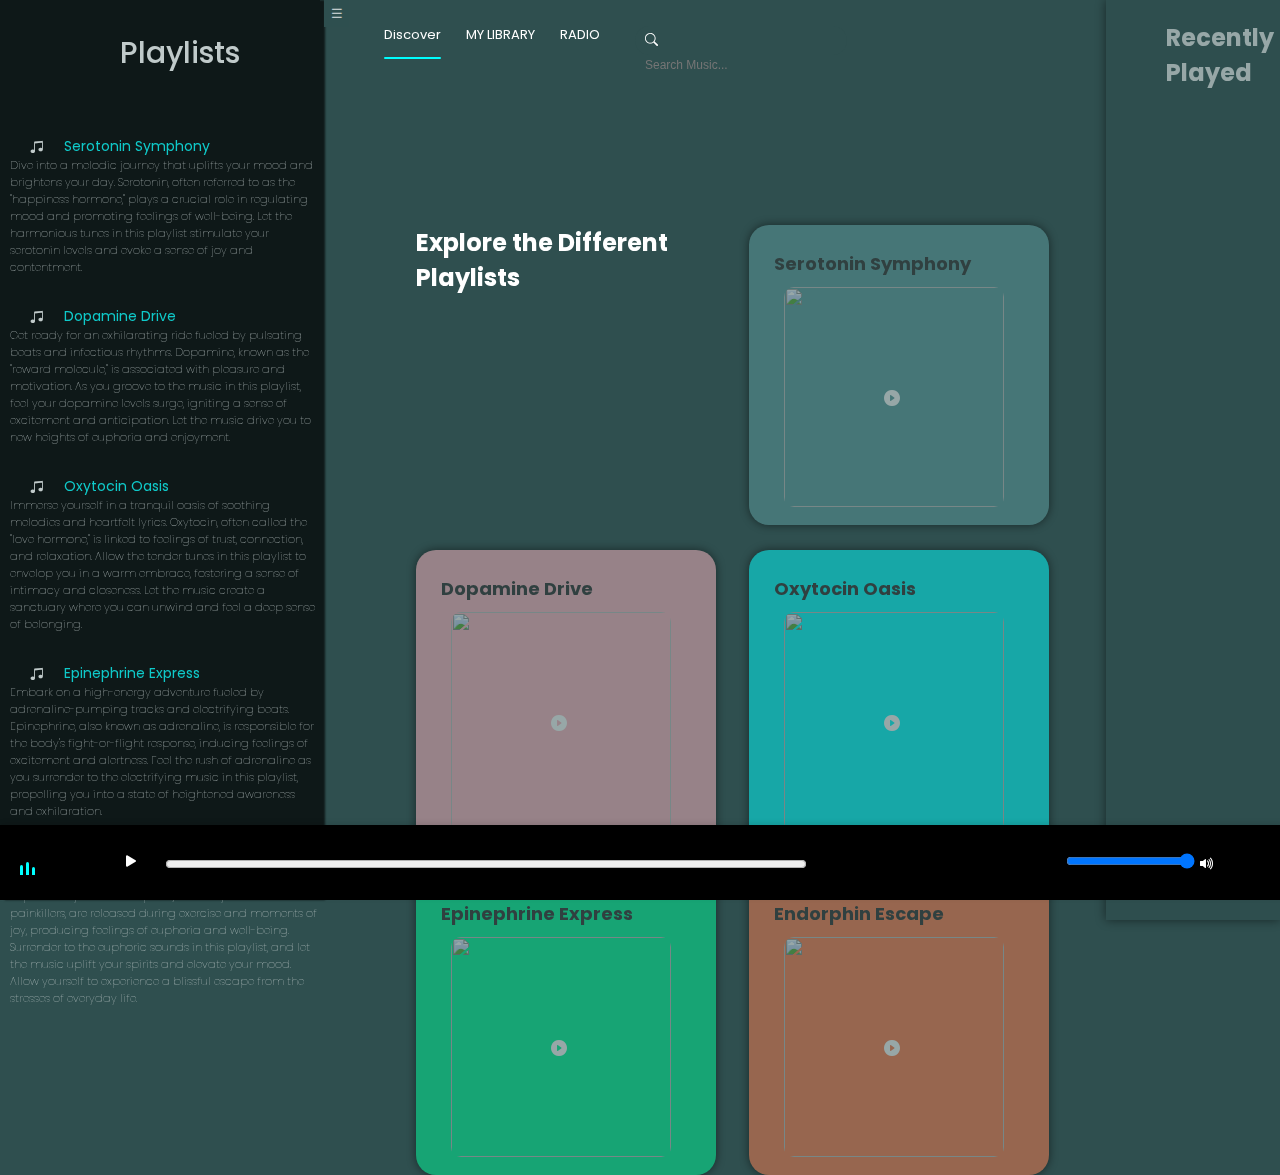
==== index.html @ 885d6219 "Add files via upload" ====
<!DOCTYPE html>
<html>
<head>
<meta charset="utf-8">
<meta name="viewport" content="width=device-width, initial-scale=1.0">
<title>Music Mentality</title>
<link href="styles.css" rel="stylesheet" type="text/css">
<script src="script.js"></script>
<link rel="stylesheet" href="https://cdn.jsdelivr.net/npm/bootstrap-icons@1.11.3/font/bootstrap-icons.min.css">
</head>
	
<div class="audiosources">
    <audio id="Serotonin Symphony">
        <source src="./audio/seratonin.mp3" type="audio/mpeg">
    </audio>
    <audio id="Dopamine Drive">
        <source src="./audio/dopamine.mp3" type="audio/mpeg">
    </audio>
    <audio id="Oxytocin Oasis">
        <source src="./audio/oxytocin.mp3" type="audio/mpeg">
    </audio>
    <audio id="Epinephrine Express">
        <source src="./audio/epinephrine.mp3" type="audio/mpeg">
    </audio>
    <audio id="Endorphin Escape">
        <source src="./audio/endorphin.mp3" type="audio/mpeg">
    </audio>
</div>

	
<body>
	<div class="song_side">
		<nav>
			<ul>
				<li>Discover<span></span></li>
				<li>MY LIBRARY </li>
				<li>RADIO</li>
			</ul>
			<div class="search">
				<i class="bi bi-search"></i>
				<input type="text" placeholder="Search Music...">
			</div>
		</nav>
	</div>
	
	 <div class="wrapper">
	<div class="menu_side">
		<button id="toggleMenuButton">&#9776;</button>
		<h1>Playlists </h1>
		<div class="playlist"> 
			<h4 class="active"> <span></span><i class="bi bi-music-note-beamed"></i> Serotonin Symphony</h4>
			<p> Dive into a melodic journey that uplifts your mood and brightens your day. Serotonin, often referred to as the "happiness hormone," plays a crucial role in regulating mood and promoting feelings of well-being. Let the harmonious tunes in this playlist stimulate your serotonin levels and evoke a sense of joy and contentment. </p>
			<h4 class="active"> <span></span><i class="bi bi-music-note-beamed"></i> Dopamine Drive</h4>
			<p>Get ready for an exhilarating ride fueled by pulsating beats and infectious rhythms. Dopamine, known as the "reward molecule," is associated with pleasure and motivation. As you groove to the music in this playlist, feel your dopamine levels surge, igniting a sense of excitement and anticipation. Let the music drive you to new heights of euphoria and enjoyment. </p>
			<h4 class="active"> <span></span><i class="bi bi-music-note-beamed"></i> Oxytocin Oasis </h4>
			<p> Immerse yourself in a tranquil oasis of soothing melodies and heartfelt lyrics. Oxytocin, often called the "love hormone," is linked to feelings of trust, connection, and relaxation. Allow the tender tunes in this playlist to envelop you in a warm embrace, fostering a sense of intimacy and closeness. Let the music create a sanctuary where you can unwind and feel a deep sense of belonging. </p>
			<h4 class="active"> <span></span><i class="bi bi-music-note-beamed"></i> Epinephrine Express</h4>
			<p> Embark on a high-energy adventure fueled by adrenaline-pumping tracks and electrifying beats. Epinephrine, also known as adrenaline, is responsible for the body's fight-or-flight response, inducing feelings of excitement and alertness. Feel the rush of adrenaline as you surrender to the electrifying music in this playlist, propelling you into a state of heightened awareness and exhilaration.</p>
			<h4 class="active"> <span></span><i class="bi bi-music-note-beamed"></i> Endorphin Escape</h4>
			<p>Escape into a euphoric realm of uplifting melodies and euphoric rhythms. Endorphins, the body's natural painkillers, are released during exercise and moments of joy, producing feelings of euphoria and well-being. Surrender to the euphoric sounds in this playlist, and let the music uplift your spirits and elevate your mood. Allow yourself to experience a blissful escape from the stresses of everyday life. </p>
		
		</div>
	</div>
	
	<div class="master_play">
		<div class="wave">
			<div class="wave1"></div>
			<div class="wave1"></div>
			<div class="wave1"></div>
		</div>
		
<div class="audio-controls">
    <button id="playPauseButton"><i class="bi bi-play-fill"></i></button>
    <progress id="progressBar" value="0" max="100"></progress>
	<input type="range" id="volumeSlider" min="0" max="1" step="0.01" value="1"> <i class="bi bi-volume-up-fill"></i>
</div>

	</div>
	
	<div id="sidebar">
		
		<div id="recentlyPlayedSection">
		<h2>Recently Played</h2>
		<ul id="recentlyPlayedList">
			
		</ul>
		</div>
	</div>

	<section id="genres">
		<div class="genre-container">
			<h2>Explore the Different Playlists</h2>
			
			<div class="genre-box" id="sero">
				<h3>Serotonin Symphony</h3>
				
				<div class="play-button-container">
					<i class="bi playlistPlay bi-play-circle-fill" id="1" width="50" height="50"></i>
				</div>
				
				<img src="./images/sun.png" width="220" height="220" alt="" id="image"/>
			</div>
			
			<div class="genre-box" id="dopa">
				<h3>Dopamine Drive</h3>
				
				<div class="play-button-container">
					<i class="bi playlistPlay bi-play-circle-fill" id="2" width="50" height="50"></i>
				</div>
				
				<img src="./images/drive.jpg" width="220" height="220" alt="" id="image2"/>
				
			</div>
			
			<div class="genre-box" id="oxy">
				<h3>Oxytocin Oasis</h3>
				
				<div class="play-button-container">
					<i class="bi playlistPlay bi-play-circle-fill" id="3" width="50" height="50"></i>
				</div>
				
				<img src="./images/moon.jpg" width="220" height="220" alt="" id="image3"/>
			</div>
			
			<div class="genre-box" id="pine">
				<h3>Epinephrine Express</h3>
				<div class="play-button-container">
					<i class="bi playlistPlay bi-play-circle-fill" id="4" width="50" height="50"></i>
				</div>
				<img src="./images/car.jpg" width="220" height="220" alt="" id="image4"/>
			</div>
			
			<div class="genre-box" id="endo">
				<h3>Endorphin Escape</h3>
				<div class="play-button-container">
					<i class="bi playlistPlay bi-play-circle-fill" id="5" width="50" height="50"></i>
				</div>
				<img src="./images/sky.jpg" width="220" height="220" alt="" id="image5"/>	 
			</div>
		</div>
	</section>
	</div>
</body>
</html>
---- styles.css ----
@charset "utf-8";
/* CSS Document */

/* Google font 'poppins' */
@import url('https://fonts.googleapis.com/css2?family=Poppins:ital,wght@0,100;0,200;0,300;0,400;0,500;0,600;0,700;0,800;0,900;1,100;1,200;1,300;1,400;1,500;1,600;1,700;1,800;1,900&display=swap');

/* Example media query for adjusting styles for small screens */
@media only screen and (max-width: 600px) {
    /* CSS rules for small screens */
}

/* Media query for tablets and smaller screens */
@media only screen and (max-width: 768px) {
    .container {
        width: 90%; /* Adjusted width for smaller screens */
    }
}

/* Media query for mobile devices */
@media only screen and (max-width: 480px) {
    .container {
        width: 95%; /* Further adjust width for mobile devices */
    }
}


* {
    padding: 0;
    margin: 0;
    color: white;
}

html, body {
    height: 100vh;
    width: 100vw;
}

body {
    margin: 0;
    background-color: darkslategray;
    font-family: "Poppins", sans-serif;
    display: flex;
    align-items: center;
    justify-content: center;
}

.menu_side {
    position: fixed;
    width: 25%;
    height: 100%;
    background-color: black;
    opacity: .7;
    box-shadow: 5px 0px 2px black;
    left: 0;
    top: 0;
    z-index: 3;
}
.menu_side h1 {
	font-size: 30px;
	margin: 30px 0px 0px 120px;
	font-weight: 500;
	color: white;
}
.menu_side h2 {
	font-size: 30px;
	margin: 100px 0px 0px 150px;
	font-weight: 500;
	color: white;
	cursor: pointer;
}
.menu_side p {
	font-size: 11px;
	margin: 0px 0px 0px -20px;
	font-weight: 15;
	color: white;
	padding-bottom: 30px;
	
}

.menu_side .playlist{
	margin: 60px 0px 0px 30px;
	
}

.menu_side .playlist h4{
	font-size:14px;
	font-weight: 400;
	padding-bottom: 0px;
	color: orange;
	cursor: pointer;
	display: flex;
	align-items: center;
	transition: 0.3s linear;
}
.menu_side .playlist h4:hover {
	color:white;
}

.menu_side .playlist h4 span{
	position: relative;
	margin-right: 35px;
}
.menu_side .playlist h4 span:before {
	content: ' ';
	position: absolute;
	width:4px;
	height:4px;
	border:2px solid yellow;
	border-radius: 50%;
	top: -4px;
	transition: 0.3s linear;
}
.menu_side .playlist h4:hover span:before{
	border:2px solid white;
}
.menu_side .playlist h4 .bi{
	display: none;
}
.menu_side .playlist .active{
	color:aqua;
}
.menu_side .playlist .active span{
	display:none;
}
.menu_side .playlist .active .bi{
	display: flex;
	margin-right: 20px;
}
.master_play {
    position: fixed;
    bottom: 0;
    left: 0;
    background-color: black; /* Adjust as needed */
	opacity: 1;
    box-shadow: 0px -2px 5px rgba(0, 0, 0, 0.1); /* Optional: add a shadow for visual appeal */
    display: flex;
    justify-content: center;
    align-items: center;
    padding: 20px; /* Adjust padding as needed */
    z-index: 1000; /* Ensure it appears above other content */
}

 .master_play .wave{
	width: 30px;
	height: 30px;
	/*border: 1px solid black;*/
	padding-bottom: 5px;
	display:flex;
	align-items: flex-end;
	margin-right: 30px;
	 background-color: black;
}
 .master_play .wave .wave1{
	width: 3px;
	height: 10px;
	margin-right: 3px;
	border-radius: 10px 10px 0px 0px;
	background: aqua;
	animation: wave .5s linear infinite;
}
 .master_play .wave .wave1:nth-child(2){
	height: 13px;
	animation-delay: .4s;
}
 .master_play .wave .wave1:nth-child(3){
	height: 8px;
	animation-delay: .8s;
}

 .master_play .active2 .wave1{
	
	animation: wave .5s linear infinite;
}
 .master_play .active2 .wave1:nth-child(2){

	animation-delay: .4s;
}
.master_play .active2 .wave1:nth-child(3){

	animation-delay: .8s;
}

@keyframes wave{
	0%{
		height:10px;
	}
	50%{
		height:15px;
	}
	100%{
		height:10px;
	}
}
.master_play button{
	font-size: 20px;
	color: black;
	margin: 0px 20px 0px 40px;
	border:1px solid black;
	cursor: pointer;
	
}
.audio-controls{
	width: 100vw;
	cursor: pointer;
}
#playPauseButton{
	background-color: black;
}
#progressBar{
	width:50vw;
}
#volumeSlider{
	margin-left: 20vw;
	cursor: pointer;
}

.song_side {
    position: absolute; /* Fixed position to make it appear at the top */
    top: 0; /* Align to the top of the viewport */
	right: 0;
}

.song_side nav {
    width: 100vw;
    display: flex;
	padding-top: 25px;
	/*box-shadow: 0px 5px 0px black;*/
	
}

.song_side nav ul {
    display: flex;
    padding: 0; /* Remove default padding */
	margin-left: 30vw;
}

.song_side nav ul li {
    position: relative;
    list-style-type: none;
    font-size: 13px;
    color: white;
    margin-right: 25px;
    cursor: pointer;
    transition: .3s linear;
}

.song_side nav ul li:hover {
    color: black;
}

.song_side nav ul li:nth-child(1) {
    color: white;
}

.song_side nav ul li span {
    position: absolute;
    width: 100%;
    height: 2.5px;
    background: aqua;
    bottom: -5px;
    left: 0;
    border-radius: 20px;
}

.song_side nav .search {
    position: relative;
    width: 15vw;
	height: 3vh;
    padding: 1px 10px;
	margin-right: 400px;
    border-radius: 20px;
    color: gray;
}

.song_side nav .search::before {
    content: ' ';
    position: absolute;
    width: 100%;
    height: 100%;
    border-radius: 20px;
    background-color:darkslategray;
    backdrop-filter: blur(5px);
    z-index: -1;
}

.song_side nav .search .bi {
    font-size: 13px;
    padding: 3px 0px 0px 10px;
	color:white;
}

.song_side nav .search input {
    background: none;
    outline: none;
    border: none;
    padding: 0px 10px;
    color: black;
    font-size: 12px;
}
#sidebar {
  position: fixed;
  top: 0;
  right: 0;
  width: 12%; /* Adjust as needed */
  height: 100%; /* Make the sidebar take up the full height of the viewport */
  background-color:darkslategray;
font-weight: 3;
  padding: 10px;
  overflow-y: auto; /* Add scrollbar if content exceeds sidebar height */
  z-index:2; /* Ensure the sidebar appears on top of other content */
	opacity: .5;
	box-shadow: 0px 0px 10px black;
}
#sidebar h2 {
  color:white;
	opacity: 1;
	margin-left: 50px;
	padding-top:10px;
	padding-bottom: 30px;
}

#recentlyPlayedList {
  list-style-type:none;
  padding:0;
}

#recentlyPlayedList li {
  margin-bottom: 5px;
  cursor: pointer;
	color:white;
}

#recentlyPlayedList li:hover {
  color: black;
}
/* Style for the playlist boxes */
.genre-container {
  display: grid;
  /* border: 1px solid black; */
  width: 50vw;
  height: 50vh;
  margin-left: 15vw;
  grid-template-columns: repeat(auto-fit, minmax(250px, 1fr));
  gap: 25px;
}


/* Style for the genre boxes */
.genre-box {
  background-color: #f0f0f0;
  border-radius: 20px;
  padding: 25px;
	width:250px;
	height:250px;
}

.genre-box h3 {
  margin-top: 0;
  font-size: 18px;
  color: #333;
}
#sero{
	background-color: cadetblue;
	opacity: 0.5;
	box-shadow: 0px 0px 10px black;
}
#dopa{
	background-color: lightpink;
	opacity: 0.5;
	box-shadow: 0px 0px 10px black;
}
#oxy{
	background-color: aqua;
		opacity: 0.5;
	box-shadow: 0px 0px 10px black;
}
#pine{
	background-color: mediumspringgreen;
	opacity: 0.5;
	box-shadow: 0px 0px 10px black;
}
#endo{
	background-color: coral;
	opacity: 0.5;
	box-shadow: 0px 0px 10px black;
		
}
.genre-box img{
	border-radius: 20px;
	padding: 10px;
	opacity: 1;
	cursor: pointer;
}
.song_side .popular_song .pop_song li .img_play .bi{
	position: absolute;
	font-size: 20px;
	cursor: pointer;
	transition: .3s linear;
	opacity: 0;
}
.genre-container .genre-box .bi{
	display:flex;
	position: absolute;
	color:white;
	cursor: pointer;
	transition: .3s linear;
	
	
}
.genre-container .genre-box .bi:hover{
	color:black;
}
.genre-box {
    position: relative;
}

.play-button-container {
    position: absolute;
    top: 55%;
    left:45%;
    transform: translate(-50%, -50%);
	
}


.menu_side.collapsed {
    /* Move the menu off-screen when collapsed */
    transform: translateX(-100%);
	transition: transform 0.7s ease;
}
#toggleMenuButton{
	position: absolute;
	color:white;
	background-color: darkslategray;
	box-decoration-break: none;
	width: 2vw;
	height:3vh;
	margin-left: 25.3vw;
	border: none;
	
}
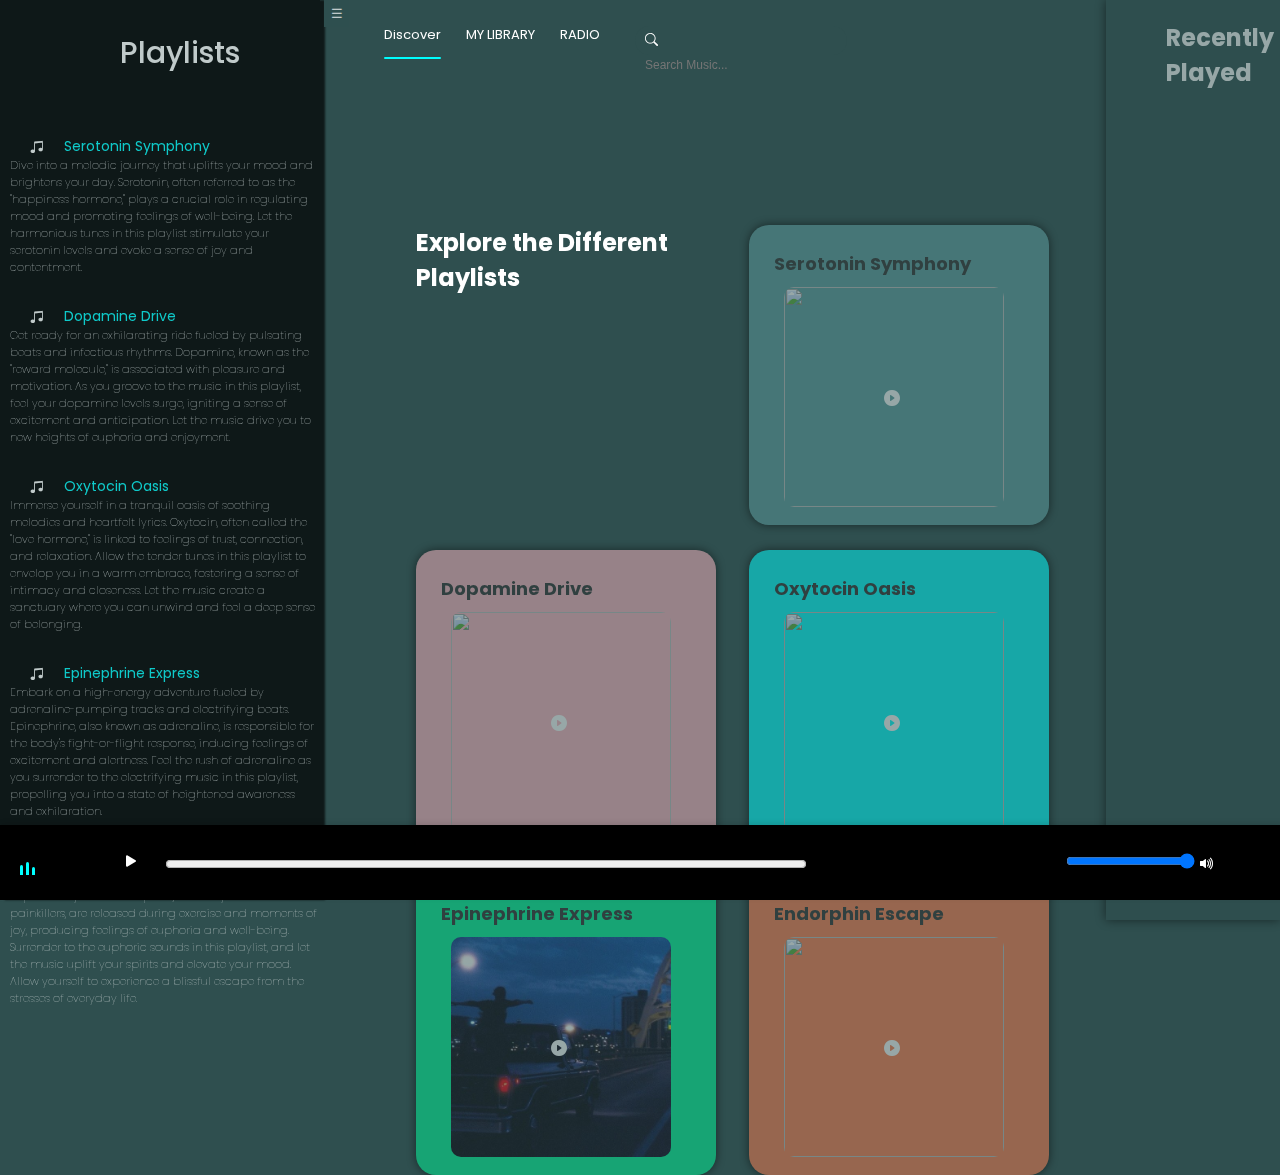
==== commit 47e9db5c: "Update index.html" ====
--- a/index.html
+++ b/index.html
@@ -127,7 +127,7 @@
 				<div class="play-button-container">
 					<i class="bi playlistPlay bi-play-circle-fill" id="4" width="50" height="50"></i>
 				</div>
-				<img src="./images/car.jpg" width="220" height="220" alt="" id="image4"/>
+				<img src="images/car.jpg" width="220" height="220" alt="" id="image4"/>
 			</div>
 			
 			<div class="genre-box" id="endo">
@@ -141,4 +141,4 @@
 	</section>
 	</div>
 </body>
-</html>+</html>
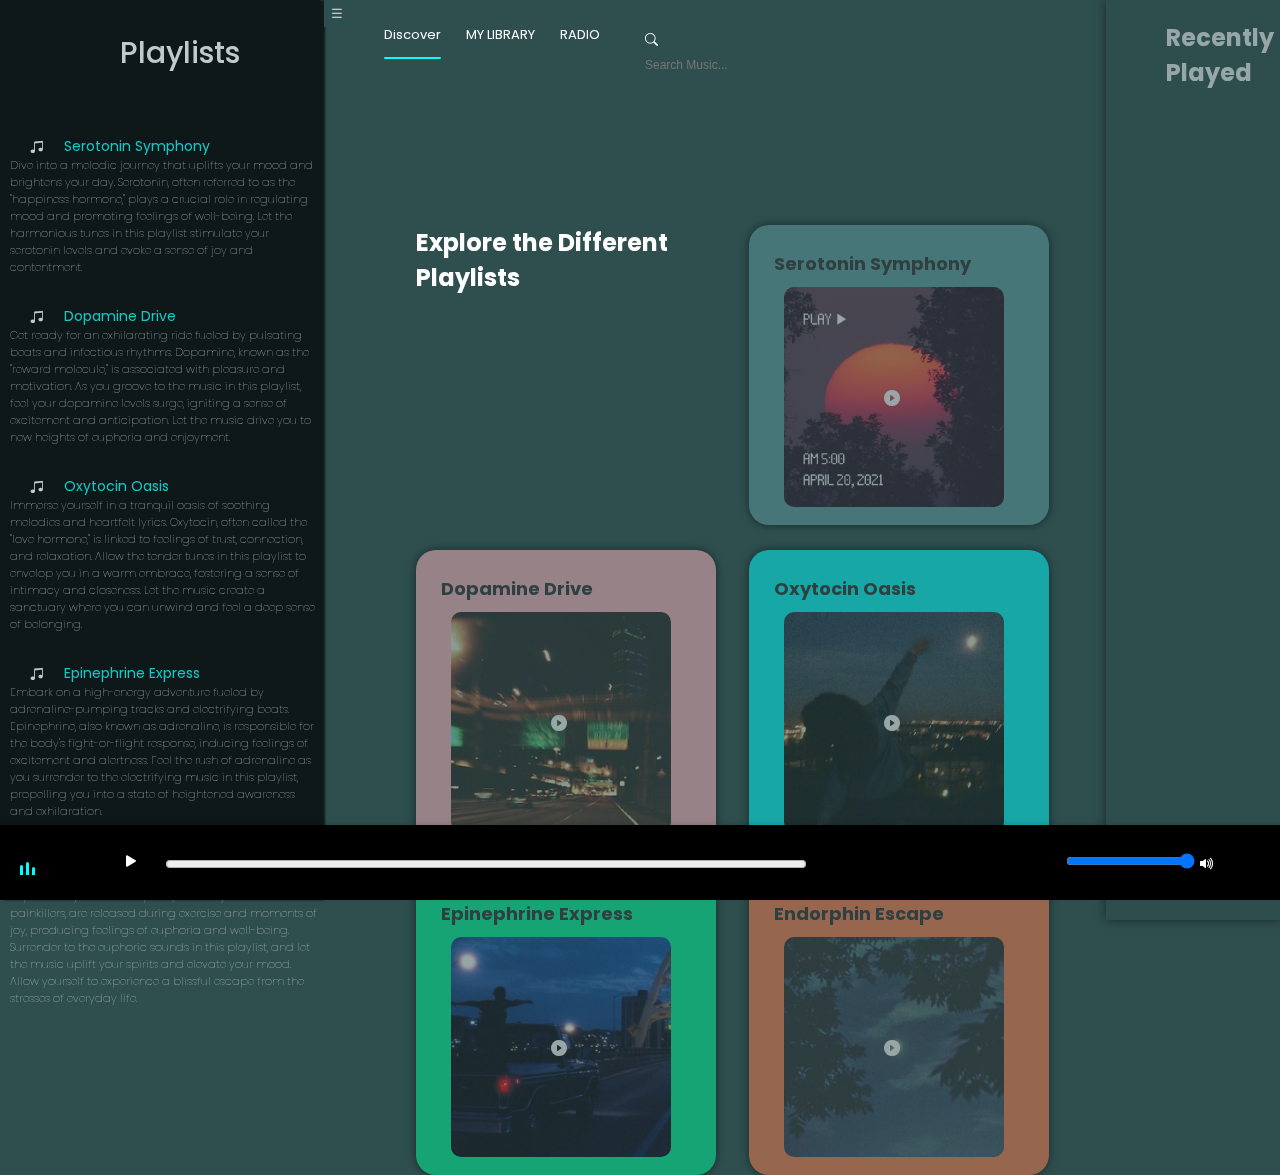
==== commit 89ab4337: "Update index.html" ====
--- a/index.html
+++ b/index.html
@@ -11,19 +11,19 @@
 	
 <div class="audiosources">
     <audio id="Serotonin Symphony">
-        <source src="./audio/seratonin.mp3" type="audio/mpeg">
+        <source src="audio/seratonin.mp3" type="audio/mpeg">
     </audio>
     <audio id="Dopamine Drive">
-        <source src="./audio/dopamine.mp3" type="audio/mpeg">
+        <source src="audio/dopamine.mp3" type="audio/mpeg">
     </audio>
     <audio id="Oxytocin Oasis">
-        <source src="./audio/oxytocin.mp3" type="audio/mpeg">
+        <source src="audio/oxytocin.mp3" type="audio/mpeg">
     </audio>
     <audio id="Epinephrine Express">
-        <source src="./audio/epinephrine.mp3" type="audio/mpeg">
+        <source src="audio/epinephrine.mp3" type="audio/mpeg">
     </audio>
     <audio id="Endorphin Escape">
-        <source src="./audio/endorphin.mp3" type="audio/mpeg">
+        <source src="audio/endorphin.mp3" type="audio/mpeg">
     </audio>
 </div>
 
@@ -98,7 +98,7 @@
 					<i class="bi playlistPlay bi-play-circle-fill" id="1" width="50" height="50"></i>
 				</div>
 				
-				<img src="./images/sun.png" width="220" height="220" alt="" id="image"/>
+				<img src="images/sun.png" width="220" height="220" alt="" id="image"/>
 			</div>
 			
 			<div class="genre-box" id="dopa">
@@ -108,7 +108,7 @@
 					<i class="bi playlistPlay bi-play-circle-fill" id="2" width="50" height="50"></i>
 				</div>
 				
-				<img src="./images/drive.jpg" width="220" height="220" alt="" id="image2"/>
+				<img src="images/drive.jpg" width="220" height="220" alt="" id="image2"/>
 				
 			</div>
 			
@@ -119,7 +119,7 @@
 					<i class="bi playlistPlay bi-play-circle-fill" id="3" width="50" height="50"></i>
 				</div>
 				
-				<img src="./images/moon.jpg" width="220" height="220" alt="" id="image3"/>
+				<img src="images/moon.jpg" width="220" height="220" alt="" id="image3"/>
 			</div>
 			
 			<div class="genre-box" id="pine">
@@ -135,7 +135,7 @@
 				<div class="play-button-container">
 					<i class="bi playlistPlay bi-play-circle-fill" id="5" width="50" height="50"></i>
 				</div>
-				<img src="./images/sky.jpg" width="220" height="220" alt="" id="image5"/>	 
+				<img src="images/sky.jpg" width="220" height="220" alt="" id="image5"/>	 
 			</div>
 		</div>
 	</section>
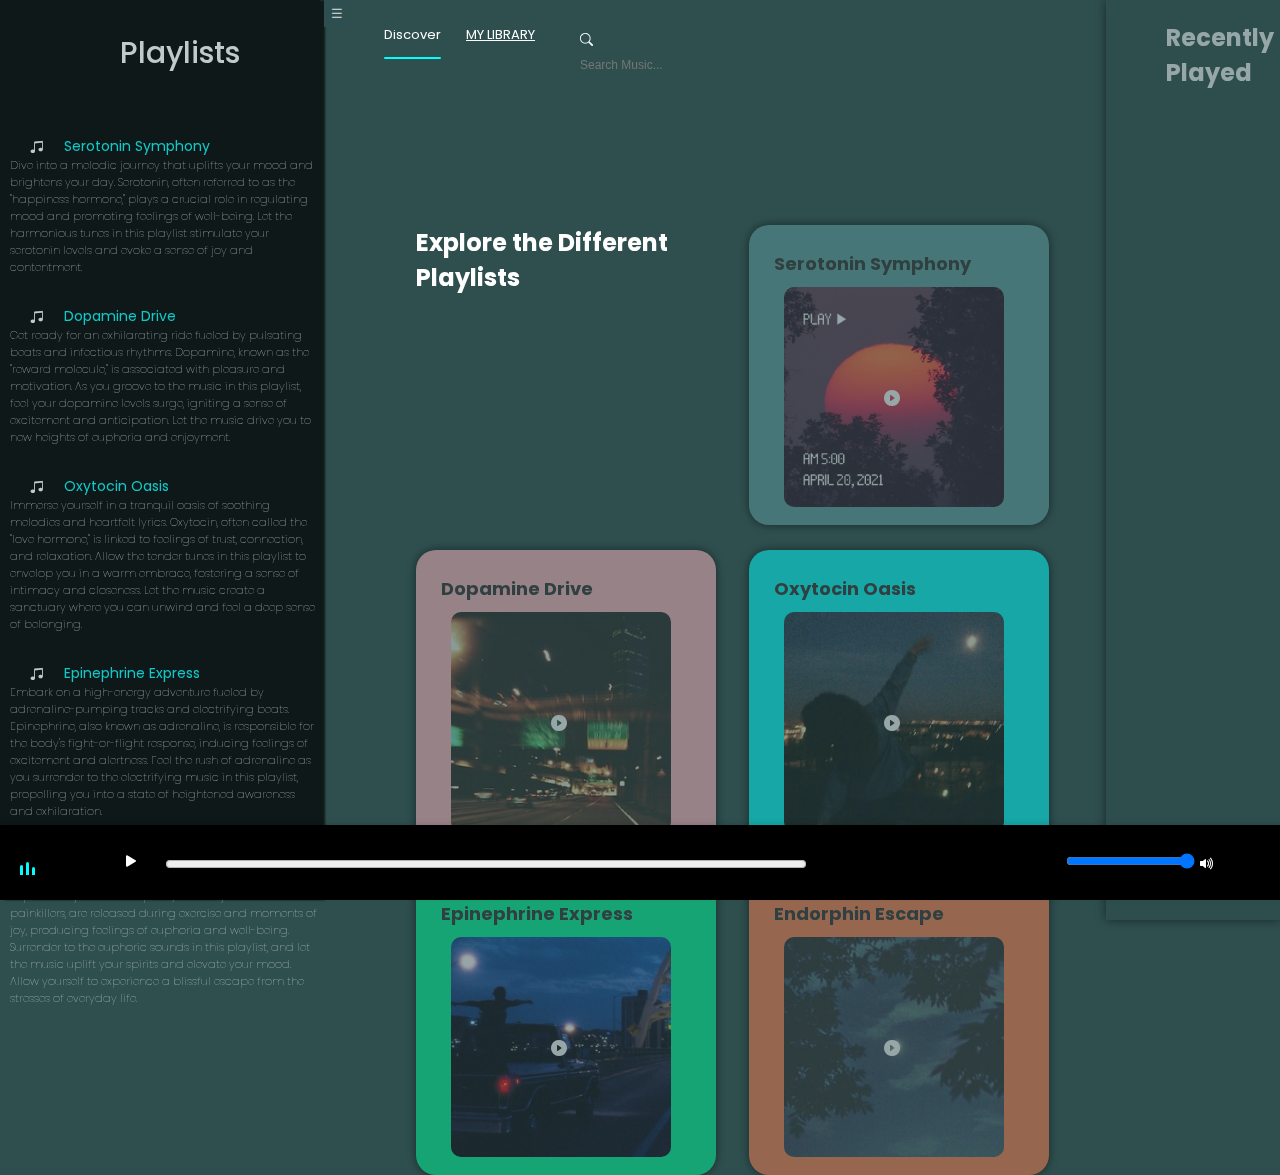
==== commit 0d1a6088: "Update index.html" ====
--- a/index.html
+++ b/index.html
@@ -33,8 +33,8 @@
 		<nav>
 			<ul>
 				<li>Discover<span></span></li>
-				<li>MY LIBRARY </li>
-				<li>RADIO</li>
+				<li><a href="index2.html">MY LIBRARY</a></li>
+				
 			</ul>
 			<div class="search">
 				<i class="bi bi-search"></i>
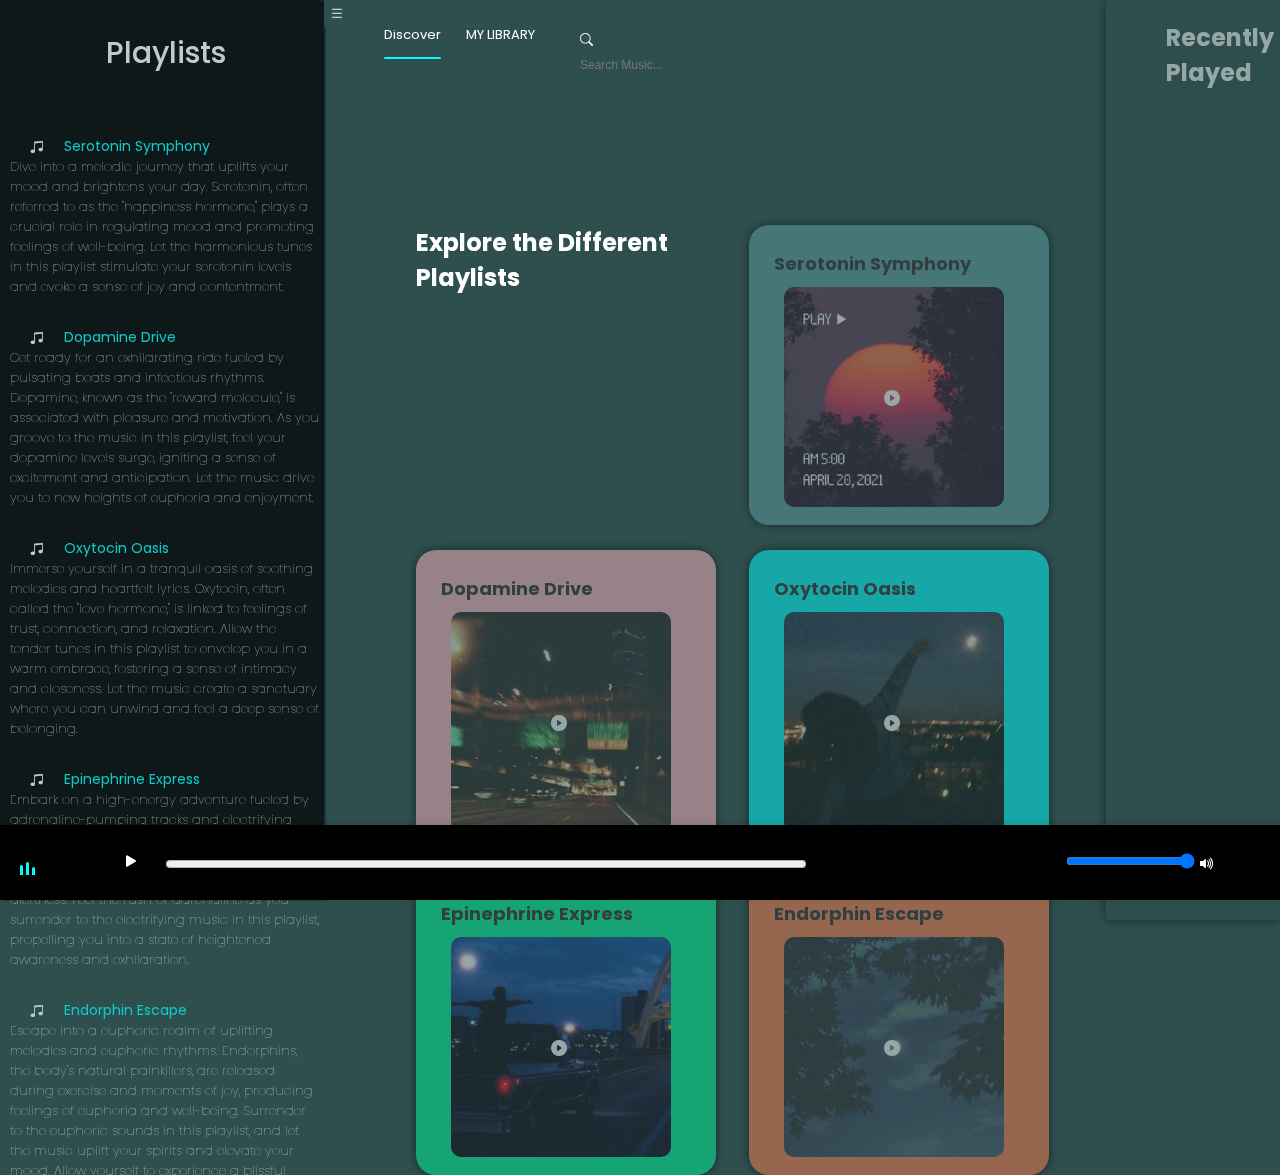
==== commit 340feb56: "Update index.html" ====
--- a/index.html
+++ b/index.html
@@ -11,19 +11,19 @@
 	
 <div class="audiosources">
     <audio id="Serotonin Symphony">
-        <source src="audio/seratonin.mp3" type="audio/mpeg">
+        <source src="./audio/seratonin.mp3" type="audio/mpeg">
     </audio>
     <audio id="Dopamine Drive">
-        <source src="audio/dopamine.mp3" type="audio/mpeg">
+        <source src="./audio/dopamine.mp3" type="audio/mpeg">
     </audio>
     <audio id="Oxytocin Oasis">
-        <source src="audio/oxytocin.mp3" type="audio/mpeg">
+        <source src="./audio/oxytocin.mp3" type="audio/mpeg">
     </audio>
     <audio id="Epinephrine Express">
-        <source src="audio/epinephrine.mp3" type="audio/mpeg">
+        <source src="./audio/epinephrine.mp3" type="audio/mpeg">
     </audio>
     <audio id="Endorphin Escape">
-        <source src="audio/endorphin.mp3" type="audio/mpeg">
+        <source src="./audio/endorphin.mp3" type="audio/mpeg">
     </audio>
 </div>
 
--- a/styles.css
+++ b/styles.css
@@ -45,7 +45,7 @@
 }
 
 .menu_side {
-    position: fixed;
+    position:fixed;
     width: 25%;
     height: 100%;
     background-color: black;
@@ -57,9 +57,10 @@
 }
 .menu_side h1 {
 	font-size: 30px;
-	margin: 30px 0px 0px 120px;
+	margin: 30px 0px 0px 12px;
 	font-weight: 500;
 	color: white;
+	text-align: center;
 }
 .menu_side h2 {
 	font-size: 30px;
@@ -69,7 +70,7 @@
 	cursor: pointer;
 }
 .menu_side p {
-	font-size: 11px;
+	font-size: 13px;
 	margin: 0px 0px 0px -20px;
 	font-weight: 15;
 	color: white;
@@ -218,6 +219,10 @@
     position: absolute; /* Fixed position to make it appear at the top */
     top: 0; /* Align to the top of the viewport */
 	right: 0;
+	text-decoration: none;
+}
+.song_side a{
+	text-decoration: none;
 }
 
 .song_side nav {
@@ -232,6 +237,7 @@
     display: flex;
     padding: 0; /* Remove default padding */
 	margin-left: 30vw;
+	text-decoration: none;
 }
 
 .song_side nav ul li {
